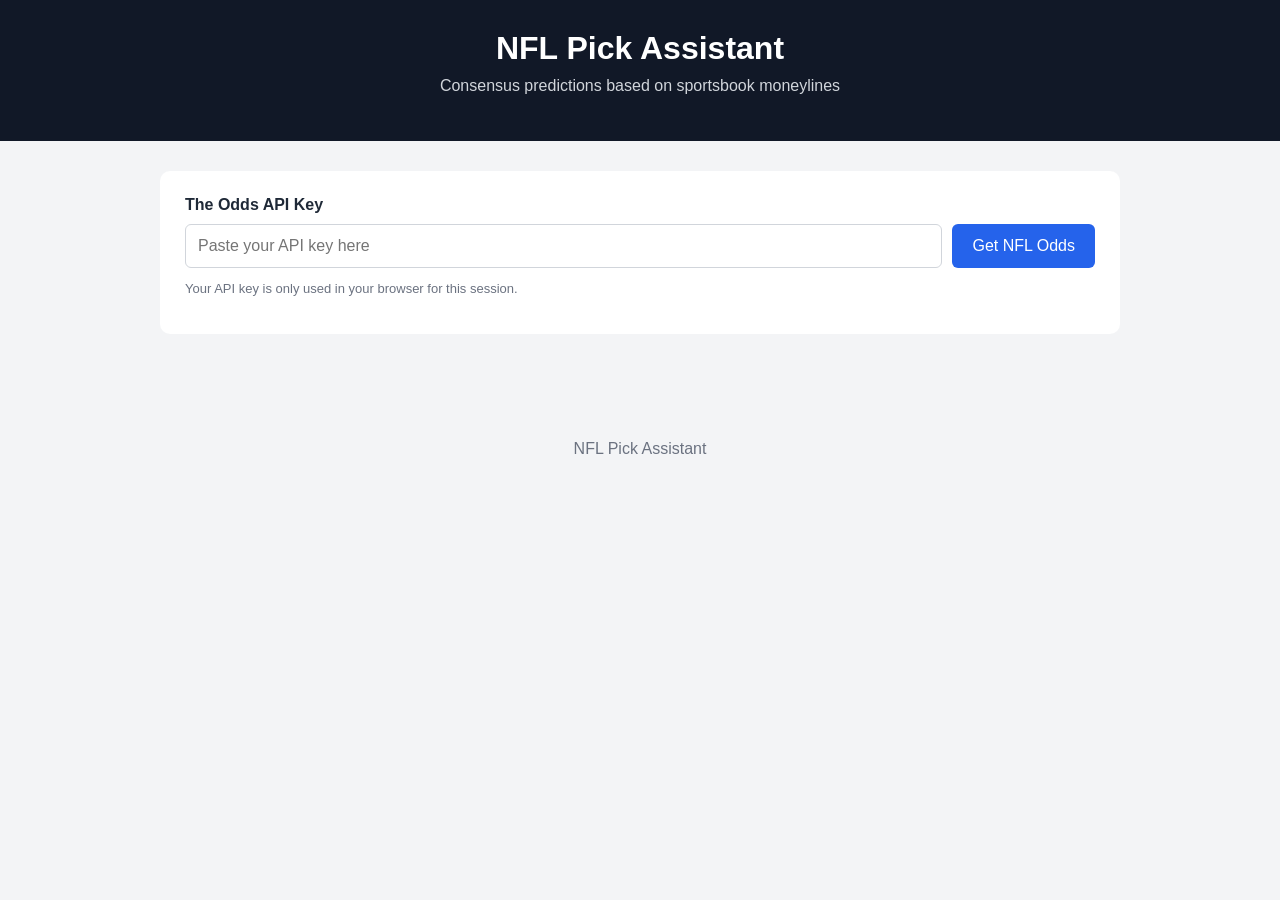
==== index.html @ a9cf16a1 "Inital project setup" ====
<!DOCTYPE html>
<html lang="en">
<head>
    <meta charset="UTF-8">
    <meta name="viewport" content="width=device-width, initial-scale=1.0">

    <title>NFL Pick Assistant</title>

    <link rel="stylesheet" href="style.css">
</head>

<body>

    <header>
        <h1>NFL Pick Assistant</h1>
        <p>Consensus predictions based on sportsbook moneylines</p>
    </header>


    <main>

        <!-- API SETTINGS -->
        <section class="api-section">

            <label for="apiKey">
                The Odds API Key
            </label>

            <div class="api-input-row">

                <input
                    type="password"
                    id="apiKey"
                    placeholder="Paste your API key here"
                >

                <button id="loadOddsButton">
                    Get NFL Odds
                </button>

            </div>

            <p class="small-text">
                Your API key is only used in your browser for this session.
            </p>

        </section>


        <!-- STATUS -->
        <div id="status"></div>


        <!-- RESULTS -->
        <section id="results"></section>


    </main>


    <footer>
        <p>
            NFL Pick Assistant
        </p>
    </footer>


    <script src="script.js"></script>

</body>
</html>
---- style.css ----
/* -------------------------
   GENERAL
------------------------- */

* {
    box-sizing: border-box;
}

body {
    margin: 0;
    font-family: Arial, Helvetica, sans-serif;
    background: #f3f4f6;
    color: #1f2937;
}


/* -------------------------
   HEADER
------------------------- */

header {
    background: #111827;
    color: white;
    padding: 30px 20px;
    text-align: center;
}

header h1 {
    margin: 0;
    font-size: 32px;
}

header p {
    margin-top: 10px;
    color: #d1d5db;
}


/* -------------------------
   MAIN
------------------------- */

main {
    max-width: 1000px;
    margin: auto;
    padding: 30px 20px;
}


/* -------------------------
   API SECTION
------------------------- */

.api-section {
    background: white;
    padding: 25px;
    border-radius: 10px;
    margin-bottom: 30px;
}

.api-section label {
    display: block;
    font-weight: bold;
    margin-bottom: 10px;
}

.api-input-row {
    display: flex;
    gap: 10px;
}

.api-input-row input {
    flex: 1;
    padding: 12px;
    font-size: 16px;
    border: 1px solid #d1d5db;
    border-radius: 6px;
}

.api-input-row button {
    padding: 12px 20px;
    font-size: 16px;
    border: none;
    border-radius: 6px;
    background: #2563eb;
    color: white;
    cursor: pointer;
}

.api-input-row button:hover {
    background: #1d4ed8;
}

.small-text {
    font-size: 13px;
    color: #6b7280;
}


/* -------------------------
   STATUS
------------------------- */

#status {
    margin-bottom: 20px;
    font-weight: bold;
}

.loading {
    color: #2563eb;
}

.error {
    color: #dc2626;
}


/* -------------------------
   GAME CARD
------------------------- */

.game-card {
    background: white;
    margin-bottom: 20px;
    padding: 25px;
    border-radius: 10px;
}

.game-date {
    text-align: center;
    color: #6b7280;
    font-size: 14px;
    margin-bottom: 20px;
}


/* -------------------------
   TEAMS
------------------------- */

.matchup {
    display: grid;
    grid-template-columns: 1fr 80px 1fr;
    align-items: center;
    text-align: center;
}

.team {
    padding: 15px;
}

.team-name {
    font-size: 20px;
    font-weight: bold;
}

.probability {
    font-size: 32px;
    font-weight: bold;
    margin-top: 10px;
}

.vs {
    font-weight: bold;
    color: #9ca3af;
}


/* -------------------------
   RECOMMENDATION
------------------------- */

.recommendation {
    margin-top: 25px;
    padding: 15px;
    background: #ecfdf5;
    border-radius: 8px;
    text-align: center;
}

.recommendation strong {
    font-size: 20px;
}


/* -------------------------
   DETAILS
------------------------- */

.details {
    margin-top: 20px;
    text-align: center;
    color: #6b7280;
    font-size: 14px;
}


/* -------------------------
   FOOTER
------------------------- */

footer {
    text-align: center;
    padding: 30px;
    color: #6b7280;
}


/* -------------------------
   MOBILE
------------------------- */

@media (max-width: 600px) {

    .api-input-row {
        flex-direction: column;
    }

    .matchup {
        grid-template-columns: 1fr;
        gap: 10px;
    }

    .vs {
        margin: 5px 0;
    }

}
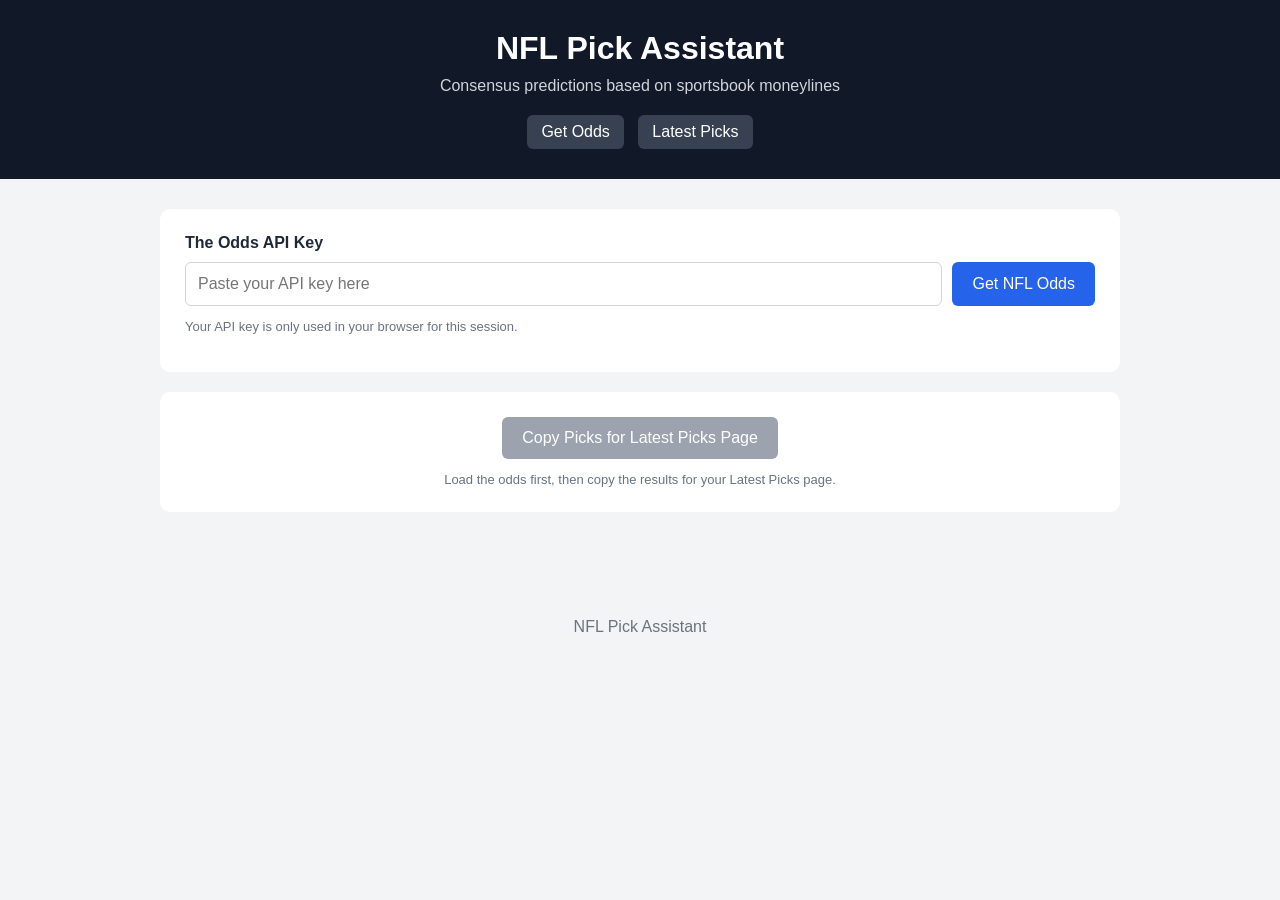
==== commit 1683fb3b: "Describe the change" ====
--- a/index.html
+++ b/index.html
@@ -11,61 +11,79 @@
 
 <body>
 
-    <header>
-        <h1>NFL Pick Assistant</h1>
-        <p>Consensus predictions based on sportsbook moneylines</p>
-    </header>
+<header>
+    <h1>NFL Pick Assistant</h1>
+    <p>Consensus predictions based on sportsbook moneylines</p>
+
+    <nav>
+        <a href="index.html">Get Odds</a>
+        <a href="latest-picks.html">Latest Picks</a>
+    </nav>
+</header>
 
 
-    <main>
+<main>
 
-        <!-- API SETTINGS -->
-        <section class="api-section">
+    <!-- API SETTINGS -->
+    <section class="api-section">
 
-            <label for="apiKey">
-                The Odds API Key
-            </label>
+        <label for="apiKey">
+            The Odds API Key
+        </label>
 
-            <div class="api-input-row">
+        <div class="api-input-row">
 
-                <input
-                    type="password"
-                    id="apiKey"
-                    placeholder="Paste your API key here"
-                >
+            <input
+                type="password"
+                id="apiKey"
+                placeholder="Paste your API key here"
+            >
 
-                <button id="loadOddsButton">
-                    Get NFL Odds
-                </button>
+            <button id="loadOddsButton">
+                Get NFL Odds
+            </button>
 
-            </div>
+        </div>
 
-            <p class="small-text">
-                Your API key is only used in your browser for this session.
-            </p>
+        <p class="small-text">
+            Your API key is only used in your browser for this session.
+        </p>
 
-        </section>
+    </section>
 
 
-        <!-- STATUS -->
-        <div id="status"></div>
+    <!-- STATUS -->
+    <div id="status"></div>
 
 
-        <!-- RESULTS -->
-        <section id="results"></section>
+    <!-- COPY PICKS -->
+    <section class="copy-section">
+
+        <button id="copyPicksButton" disabled>
+            Copy Picks for Latest Picks Page
+        </button>
+
+        <p class="small-text">
+            Load the odds first, then copy the results for your
+            Latest Picks page.
+        </p>
+
+    </section>
 
 
-    </main>
+    <!-- RESULTS -->
+    <section id="results"></section>
 
 
-    <footer>
-        <p>
-            NFL Pick Assistant
-        </p>
-    </footer>
+</main>
 
 
-    <script src="script.js"></script>
+<footer>
+    <p>NFL Pick Assistant</p>
+</footer>
+
+
+<script src="script.js"></script>
 
 </body>
 </html>
--- a/style.css
+++ b/style.css
@@ -37,6 +37,31 @@
 
 
 /* -------------------------
+   NAVIGATION
+------------------------- */
+
+nav {
+    margin-top: 20px;
+}
+
+nav a {
+    display: inline-block;
+    margin: 0 5px;
+    padding: 8px 14px;
+    border-radius: 6px;
+
+    color: white;
+    background: #374151;
+
+    text-decoration: none;
+}
+
+nav a:hover {
+    background: #4b5563;
+}
+
+
+/* -------------------------
    MAIN
 ------------------------- */
 
@@ -55,7 +80,7 @@
     background: white;
     padding: 25px;
     border-radius: 10px;
-    margin-bottom: 30px;
+    margin-bottom: 20px;
 }
 
 .api-section label {
@@ -71,25 +96,68 @@
 
 .api-input-row input {
     flex: 1;
+
     padding: 12px;
+
     font-size: 16px;
+
     border: 1px solid #d1d5db;
     border-radius: 6px;
 }
 
-.api-input-row button {
+
+/* -------------------------
+   BUTTONS
+------------------------- */
+
+button {
     padding: 12px 20px;
+
     font-size: 16px;
+
     border: none;
     border-radius: 6px;
+
     background: #2563eb;
     color: white;
+
     cursor: pointer;
 }
 
-.api-input-row button:hover {
+button:hover:not(:disabled) {
     background: #1d4ed8;
 }
+
+button:disabled {
+    background: #9ca3af;
+    cursor: not-allowed;
+}
+
+
+/* -------------------------
+   COPY SECTION
+------------------------- */
+
+.copy-section {
+    background: white;
+
+    padding: 25px;
+
+    border-radius: 10px;
+
+    margin-bottom: 30px;
+
+    text-align: center;
+}
+
+.copy-section .small-text {
+    margin-bottom: 0;
+}
+
+
+/* -------------------------
+   SMALL TEXT
+------------------------- */
 
 .small-text {
     font-size: 13px;
@@ -114,6 +182,10 @@
     color: #dc2626;
 }
 
+.success {
+    color: #059669;
+}
+
 
 /* -------------------------
    GAME CARD
@@ -121,15 +193,21 @@
 
 .game-card {
     background: white;
-    margin-bottom: 20px;
+
+    margin-bottom: 20px;
+
     padding: 25px;
+
     border-radius: 10px;
 }
 
 .game-date {
     text-align: center;
-    color: #6b7280;
+
+    color: #6b7280;
+
     font-size: 14px;
+
     margin-bottom: 20px;
 }
 
@@ -140,8 +218,11 @@
 
 .matchup {
     display: grid;
+
     grid-template-columns: 1fr 80px 1fr;
+
     align-items: center;
+
     text-align: center;
 }
 
@@ -156,12 +237,15 @@
 
 .probability {
     font-size: 32px;
-    font-weight: bold;
+
+    font-weight: bold;
+
     margin-top: 10px;
 }
 
 .vs {
     font-weight: bold;
+
     color: #9ca3af;
 }
 
@@ -172,9 +256,13 @@
 
 .recommendation {
     margin-top: 25px;
+
     padding: 15px;
+
     background: #ecfdf5;
+
     border-radius: 8px;
+
     text-align: center;
 }
 
@@ -189,19 +277,90 @@
 
 .details {
     margin-top: 20px;
-    text-align: center;
-    color: #6b7280;
+
+    text-align: center;
+
+    color: #6b7280;
+
     font-size: 14px;
 }
 
 
 /* -------------------------
+   LATEST PICKS
+------------------------- */
+
+.picks-header {
+    background: white;
+
+    padding: 25px;
+
+    border-radius: 10px;
+
+    margin-bottom: 20px;
+
+    text-align: center;
+}
+
+.picks-header h2 {
+    margin-top: 0;
+}
+
+.picks-table {
+    width: 100%;
+
+    border-collapse: collapse;
+
+    background: white;
+
+    border-radius: 10px;
+
+    overflow: hidden;
+}
+
+.picks-table th,
+.picks-table td {
+    padding: 14px;
+
+    text-align: left;
+
+    border-bottom: 1px solid #e5e7eb;
+}
+
+.picks-table th {
+    background: #f9fafb;
+
+    font-weight: bold;
+}
+
+.pick-team {
+    font-weight: bold;
+}
+
+.pick-probability {
+    font-weight: bold;
+}
+
+.last-updated {
+    margin-top: 20px;
+
+    color: #6b7280;
+
+    font-size: 14px;
+
+    text-align: center;
+}
+
+
+/* -------------------------
    FOOTER
 ------------------------- */
 
 footer {
     text-align: center;
+
     padding: 30px;
+
     color: #6b7280;
 }
 
@@ -218,6 +377,7 @@
 
     .matchup {
         grid-template-columns: 1fr;
+
         gap: 10px;
     }
 
@@ -225,4 +385,12 @@
         margin: 5px 0;
     }
 
+    .picks-table {
+        font-size: 14px;
+    }
+
+    .picks-table th,
+    .picks-table td {
+        padding: 10px 7px;
+    }
 }
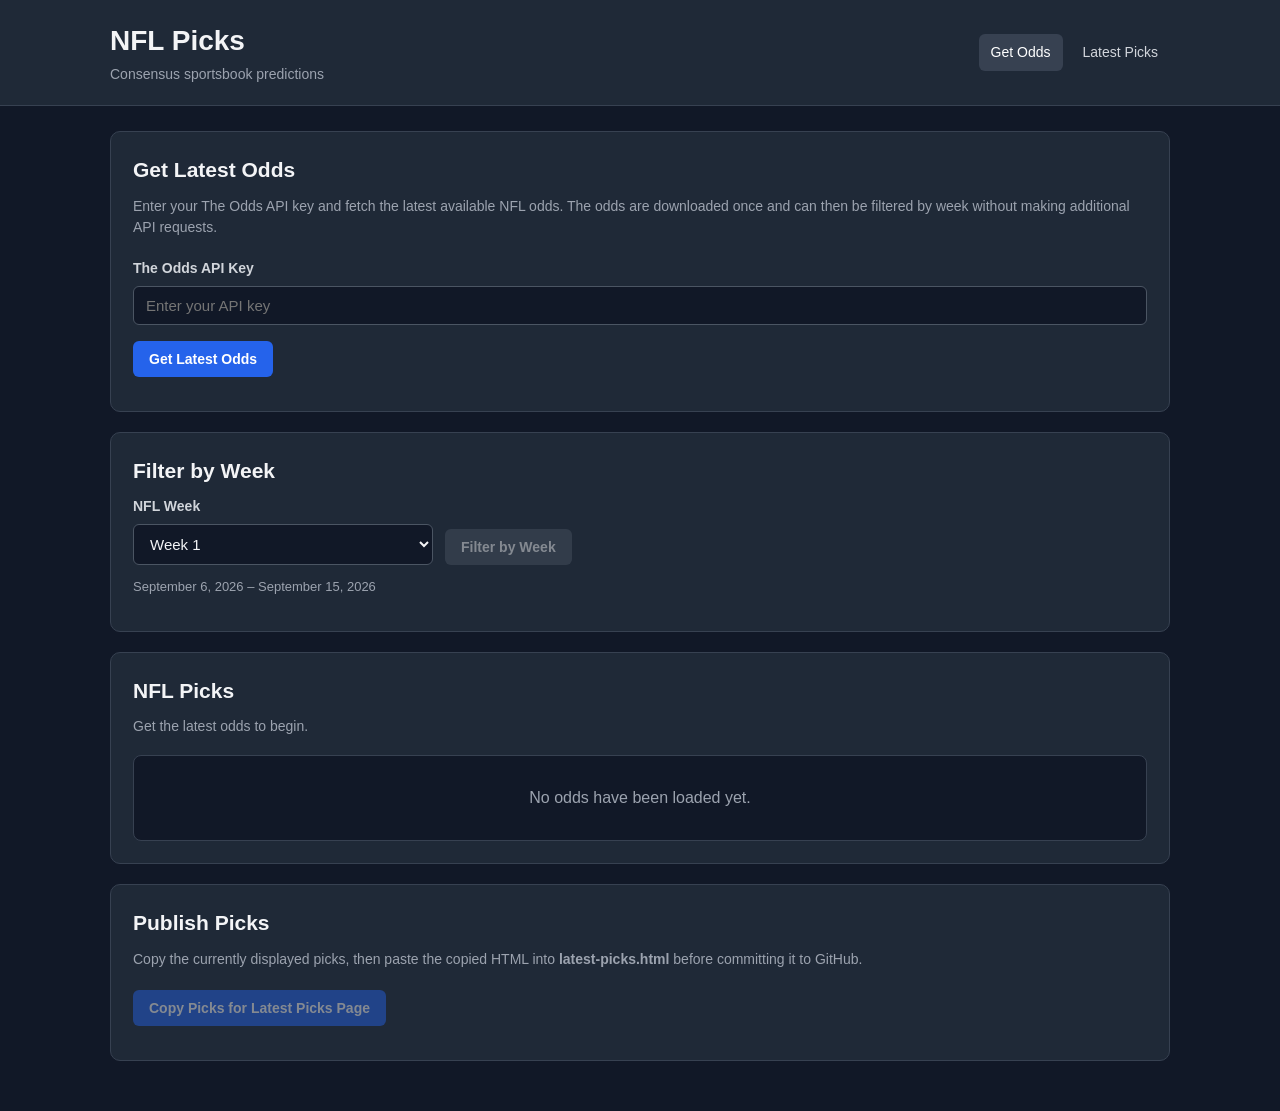
==== commit 9acb88c1: "Update picks page" ====
--- a/index.html
+++ b/index.html
@@ -3,85 +3,139 @@
 <head>
     <meta charset="UTF-8">
     <meta name="viewport" content="width=device-width, initial-scale=1.0">
-
-    <title>NFL Pick Assistant</title>
-
+    <title>NFL Picks</title>
     <link rel="stylesheet" href="style.css">
 </head>
-
 <body>
 
-<header>
-    <h1>NFL Pick Assistant</h1>
-    <p>Consensus predictions based on sportsbook moneylines</p>
+<header class="site-header">
+    <div class="header-inner">
+        <div>
+            <h1>NFL Picks</h1>
+            <p class="subtitle">Consensus sportsbook predictions</p>
+        </div>
 
-    <nav>
-        <a href="index.html">Get Odds</a>
-        <a href="latest-picks.html">Latest Picks</a>
-    </nav>
+        <nav>
+            <a href="index.html" class="active">Get Odds</a>
+            <a href="latest-picks.html">Latest Picks</a>
+        </nav>
+    </div>
 </header>
 
+<main class="container">
 
-<main>
+    <section class="panel">
+        <h2>Get Latest Odds</h2>
 
-    <!-- API SETTINGS -->
-    <section class="api-section">
+        <p class="description">
+            Enter your The Odds API key and fetch the latest available NFL odds.
+            The odds are downloaded once and can then be filtered by week without
+            making additional API requests.
+        </p>
 
-        <label for="apiKey">
-            The Odds API Key
-        </label>
-
-        <div class="api-input-row">
-
+        <div class="form-group">
+            <label for="apiKey">The Odds API Key</label>
             <input
                 type="password"
                 id="apiKey"
-                placeholder="Paste your API key here"
+                placeholder="Enter your API key"
+                autocomplete="off"
             >
+        </div>
 
-            <button id="loadOddsButton">
-                Get NFL Odds
+        <button id="getOddsButton" class="primary-button">
+            Get Latest Odds
+        </button>
+
+        <div id="quota" class="quota"></div>
+    </section>
+
+
+    <section class="panel">
+        <h2>Filter by Week</h2>
+
+        <div class="week-controls">
+
+            <div class="form-group">
+                <label for="weekSelect">NFL Week</label>
+
+                <select id="weekSelect">
+                    <option value="1">Week 1</option>
+                    <option value="2">Week 2</option>
+                    <option value="3">Week 3</option>
+                    <option value="4">Week 4</option>
+                    <option value="5">Week 5</option>
+                    <option value="6">Week 6</option>
+                    <option value="7">Week 7</option>
+                    <option value="8">Week 8</option>
+                    <option value="9">Week 9</option>
+                    <option value="10">Week 10</option>
+                    <option value="11">Week 11</option>
+                    <option value="12">Week 12</option>
+                    <option value="13">Week 13</option>
+                    <option value="14">Week 14</option>
+                    <option value="15">Week 15</option>
+                    <option value="16">Week 16</option>
+                    <option value="17">Week 17</option>
+                    <option value="18">Week 18</option>
+                    <option value="wildcard">WildCard</option>
+                    <option value="divisional">Div Rd</option>
+                    <option value="conference">Conf Champ</option>
+                    <option value="pro-bowl">Pro Bowl</option>
+                    <option value="super-bowl">Super Bowl</option>
+                </select>
+            </div>
+
+            <button id="filterWeekButton" class="secondary-button" disabled>
+                Filter by Week
             </button>
 
         </div>
 
-        <p class="small-text">
-            Your API key is only used in your browser for this session.
-        </p>
+        <div id="weekDates" class="week-dates"></div>
+
+        <div id="status" class="status"></div>
+    </section>
+
+
+    <section class="panel results-panel">
+
+        <div class="results-header">
+            <div>
+                <h2 id="resultsTitle">NFL Picks</h2>
+                <p id="resultsSubtitle">
+                    Get the latest odds to begin.
+                </p>
+            </div>
+        </div>
+
+        <div id="results">
+            <div class="empty-state">
+                No odds have been loaded yet.
+            </div>
+        </div>
 
     </section>
 
 
-    <!-- STATUS -->
-    <div id="status"></div>
+    <section class="panel copy-section">
 
+        <h2>Publish Picks</h2>
 
-    <!-- COPY PICKS -->
-    <section class="copy-section">
+        <p class="description">
+            Copy the currently displayed picks, then paste the copied HTML into
+            <strong>latest-picks.html</strong> before committing it to GitHub.
+        </p>
 
-        <button id="copyPicksButton" disabled>
+        <button id="copyPicksButton" class="primary-button" disabled>
             Copy Picks for Latest Picks Page
         </button>
 
-        <p class="small-text">
-            Load the odds first, then copy the results for your
-            Latest Picks page.
-        </p>
+        <div id="copyStatus" class="copy-status"></div>
 
     </section>
 
-
-    <!-- RESULTS -->
-    <section id="results"></section>
-
-
 </main>
-
-
-<footer>
-    <p>NFL Pick Assistant</p>
-</footer>
-
 
 <script src="script.js"></script>
 
--- a/style.css
+++ b/style.css
@@ -1,7 +1,3 @@
-/* -------------------------
-   GENERAL
-------------------------- */
-
 * {
     box-sizing: border-box;
 }
@@ -9,388 +5,349 @@
 body {
     margin: 0;
     font-family: Arial, Helvetica, sans-serif;
-    background: #f3f4f6;
-    color: #1f2937;
-}
-
-
-/* -------------------------
-   HEADER
-------------------------- */
-
-header {
-    background: #111827;
-    color: white;
-    padding: 30px 20px;
-    text-align: center;
-}
-
-header h1 {
-    margin: 0;
-    font-size: 32px;
-}
-
-header p {
-    margin-top: 10px;
+    background: #111827;
+    color: #f3f4f6;
+    line-height: 1.5;
+}
+
+.site-header {
+    background: #1f2937;
+    border-bottom: 1px solid #374151;
+}
+
+.header-inner {
+    max-width: 1100px;
+    margin: 0 auto;
+    padding: 20px;
+    display: flex;
+    justify-content: space-between;
+    align-items: center;
+    gap: 20px;
+}
+
+h1,
+h2,
+p {
+    margin-top: 0;
+}
+
+h1 {
+    margin-bottom: 2px;
+    font-size: 28px;
+}
+
+h2 {
+    margin-bottom: 10px;
+    font-size: 21px;
+}
+
+.subtitle {
+    margin-bottom: 0;
+    color: #9ca3af;
+    font-size: 14px;
+}
+
+nav {
+    display: flex;
+    gap: 8px;
+}
+
+nav a {
     color: #d1d5db;
-}
-
-
-/* -------------------------
-   NAVIGATION
-------------------------- */
-
-nav {
-    margin-top: 20px;
-}
-
-nav a {
-    display: inline-block;
-    margin: 0 5px;
-    padding: 8px 14px;
+    text-decoration: none;
+    padding: 8px 12px;
     border-radius: 6px;
-
-    color: white;
+    font-size: 14px;
+}
+
+nav a:hover {
     background: #374151;
-
-    text-decoration: none;
-}
-
-nav a:hover {
-    background: #4b5563;
-}
-
-
-/* -------------------------
-   MAIN
-------------------------- */
-
-main {
-    max-width: 1000px;
-    margin: auto;
-    padding: 30px 20px;
-}
-
-
-/* -------------------------
-   API SECTION
-------------------------- */
-
-.api-section {
-    background: white;
-    padding: 25px;
+    color: #fff;
+}
+
+nav a.active {
+    background: #374151;
+    color: #fff;
+}
+
+.container {
+    max-width: 1100px;
+    margin: 0 auto;
+    padding: 25px 20px 50px;
+}
+
+.panel {
+    background: #1f2937;
+    border: 1px solid #374151;
     border-radius: 10px;
+    padding: 22px;
     margin-bottom: 20px;
 }
 
-.api-section label {
-    display: block;
-    font-weight: bold;
-    margin-bottom: 10px;
-}
-
-.api-input-row {
-    display: flex;
-    gap: 10px;
-}
-
-.api-input-row input {
-    flex: 1;
-
-    padding: 12px;
-
-    font-size: 16px;
-
-    border: 1px solid #d1d5db;
+.description {
+    color: #9ca3af;
+    font-size: 14px;
+    margin-bottom: 20px;
+}
+
+.form-group {
+    display: flex;
+    flex-direction: column;
+    gap: 7px;
+}
+
+label {
+    font-size: 14px;
+    font-weight: 600;
+    color: #d1d5db;
+}
+
+input,
+select {
+    width: 100%;
+    padding: 10px 12px;
+    background: #111827;
+    color: #f3f4f6;
+    border: 1px solid #4b5563;
     border-radius: 6px;
-}
-
-
-/* -------------------------
-   BUTTONS
-------------------------- */
+    font-size: 15px;
+}
+
+input:focus,
+select:focus {
+    outline: none;
+    border-color: #6b7280;
+}
+
+#getOddsButton {
+    margin-top: 16px;
+}
 
 button {
-    padding: 12px 20px;
-
-    font-size: 16px;
-
-    border: none;
+    border: 0;
     border-radius: 6px;
-
+    padding: 10px 16px;
+    font-size: 14px;
+    font-weight: 600;
+    cursor: pointer;
+    transition: opacity 0.15s ease;
+}
+
+button:hover:not(:disabled) {
+    opacity: 0.88;
+}
+
+button:disabled {
+    opacity: 0.45;
+    cursor: not-allowed;
+}
+
+.primary-button {
     background: #2563eb;
     color: white;
-
-    cursor: pointer;
-}
-
-button:hover:not(:disabled) {
-    background: #1d4ed8;
-}
-
-button:disabled {
-    background: #9ca3af;
-    cursor: not-allowed;
-}
-
-
-/* -------------------------
-   COPY SECTION
-------------------------- */
-
-.copy-section {
-    background: white;
-
-    padding: 25px;
-
-    border-radius: 10px;
-
-    margin-bottom: 30px;
-
+}
+
+.secondary-button {
+    background: #4b5563;
+    color: white;
+}
+
+.week-controls {
+    display: flex;
+    align-items: end;
+    gap: 12px;
+}
+
+.week-controls .form-group {
+    flex: 1;
+    max-width: 300px;
+}
+
+.week-dates {
+    margin-top: 12px;
+    color: #9ca3af;
+    font-size: 13px;
+}
+
+.status {
+    margin-top: 12px;
+    font-size: 14px;
+}
+
+.status.success {
+    color: #86efac;
+}
+
+.status.error {
+    color: #fca5a5;
+}
+
+.status.info {
+    color: #93c5fd;
+}
+
+.quota {
+    margin-top: 12px;
+    color: #9ca3af;
+    font-size: 13px;
+}
+
+.results-panel {
+    overflow: hidden;
+}
+
+.results-header {
+    display: flex;
+    justify-content: space-between;
+    align-items: center;
+}
+
+#resultsSubtitle {
+    color: #9ca3af;
+    font-size: 14px;
+    margin-bottom: 18px;
+}
+
+.empty-state {
+    background: #111827;
+    border: 1px solid #374151;
+    border-radius: 8px;
+    padding: 30px;
     text-align: center;
-}
-
-.copy-section .small-text {
-    margin-bottom: 0;
-}
-
-
-/* -------------------------
-   SMALL TEXT
-------------------------- */
-
-.small-text {
-    font-size: 13px;
-    color: #6b7280;
-}
-
-
-/* -------------------------
-   STATUS
-------------------------- */
-
-#status {
-    margin-bottom: 20px;
-    font-weight: bold;
-}
-
-.loading {
-    color: #2563eb;
-}
-
-.error {
-    color: #dc2626;
-}
-
-.success {
-    color: #059669;
-}
-
-
-/* -------------------------
-   GAME CARD
-------------------------- */
-
-.game-card {
-    background: white;
-
-    margin-bottom: 20px;
-
-    padding: 25px;
-
-    border-radius: 10px;
-}
-
-.game-date {
-    text-align: center;
-
-    color: #6b7280;
-
-    font-size: 14px;
-
-    margin-bottom: 20px;
-}
-
-
-/* -------------------------
-   TEAMS
-------------------------- */
-
-.matchup {
-    display: grid;
-
-    grid-template-columns: 1fr 80px 1fr;
-
-    align-items: center;
-
-    text-align: center;
-}
-
-.team {
-    padding: 15px;
-}
-
-.team-name {
-    font-size: 20px;
-    font-weight: bold;
-}
-
-.probability {
-    font-size: 32px;
-
-    font-weight: bold;
-
-    margin-top: 10px;
-}
-
-.vs {
-    font-weight: bold;
-
-    color: #9ca3af;
-}
-
-
-/* -------------------------
-   RECOMMENDATION
-------------------------- */
-
-.recommendation {
-    margin-top: 25px;
-
-    padding: 15px;
-
-    background: #ecfdf5;
-
-    border-radius: 8px;
-
-    text-align: center;
-}
-
-.recommendation strong {
-    font-size: 20px;
-}
-
-
-/* -------------------------
-   DETAILS
-------------------------- */
-
-.details {
-    margin-top: 20px;
-
-    text-align: center;
-
-    color: #6b7280;
-
-    font-size: 14px;
-}
-
-
-/* -------------------------
-   LATEST PICKS
-------------------------- */
-
-.picks-header {
-    background: white;
-
-    padding: 25px;
-
-    border-radius: 10px;
-
-    margin-bottom: 20px;
-
-    text-align: center;
-}
-
-.picks-header h2 {
-    margin-top: 0;
+    color: #9ca3af;
+}
+
+.table-wrap {
+    width: 100%;
+    overflow-x: auto;
 }
 
 .picks-table {
     width: 100%;
-
     border-collapse: collapse;
-
-    background: white;
-
-    border-radius: 10px;
-
-    overflow: hidden;
-}
-
-.picks-table th,
+    min-width: 650px;
+}
+
+.picks-table th {
+    background: #111827;
+    color: #9ca3af;
+    text-align: left;
+    font-size: 12px;
+    text-transform: uppercase;
+    letter-spacing: 0.04em;
+    padding: 11px 12px;
+    border-bottom: 1px solid #374151;
+}
+
 .picks-table td {
-    padding: 14px;
-
-    text-align: left;
-
-    border-bottom: 1px solid #e5e7eb;
-}
-
-.picks-table th {
-    background: #f9fafb;
-
-    font-weight: bold;
-}
-
-.pick-team {
-    font-weight: bold;
-}
-
-.pick-probability {
-    font-weight: bold;
-}
-
-.last-updated {
-    margin-top: 20px;
-
-    color: #6b7280;
-
-    font-size: 14px;
-
+    padding: 13px 12px;
+    border-bottom: 1px solid #374151;
+    vertical-align: middle;
+}
+
+.picks-table tr:last-child td {
+    border-bottom: 0;
+}
+
+.date-cell {
+    white-space: nowrap;
+    color: #d1d5db;
+    font-size: 13px;
+}
+
+.matchup {
+    font-weight: 600;
+}
+
+.pick {
+    font-weight: 700;
+    color: #93c5fd;
+}
+
+.probability {
+    font-weight: 700;
+    white-space: nowrap;
+}
+
+.bookmaker-count {
+    color: #9ca3af;
+    font-size: 13px;
+}
+
+.no-games {
+    background: #111827;
+    border: 1px solid #374151;
+    border-radius: 8px;
+    padding: 25px;
     text-align: center;
 }
 
-
-/* -------------------------
-   FOOTER
-------------------------- */
-
-footer {
-    text-align: center;
-
-    padding: 30px;
-
-    color: #6b7280;
-}
-
-
-/* -------------------------
-   MOBILE
-------------------------- */
-
-@media (max-width: 600px) {
-
-    .api-input-row {
+.no-games strong {
+    display: block;
+    margin-bottom: 6px;
+    color: #f3f4f6;
+}
+
+.no-games p {
+    margin-bottom: 0;
+    color: #9ca3af;
+    font-size: 14px;
+}
+
+.copy-section {
+    margin-bottom: 0;
+}
+
+.copy-status {
+    margin-top: 12px;
+    font-size: 14px;
+    color: #86efac;
+}
+
+.published-picks {
+    margin: 0;
+}
+
+.published-picks h2 {
+    margin-bottom: 5px;
+}
+
+.published-picks .published-date {
+    color: #9ca3af;
+    font-size: 13px;
+    margin-bottom: 18px;
+}
+
+@media (max-width: 650px) {
+
+    .header-inner {
         flex-direction: column;
-    }
-
-    .matchup {
-        grid-template-columns: 1fr;
-
-        gap: 10px;
-    }
-
-    .vs {
-        margin: 5px 0;
-    }
-
-    .picks-table {
-        font-size: 14px;
-    }
-
-    .picks-table th,
-    .picks-table td {
-        padding: 10px 7px;
+        align-items: flex-start;
+    }
+
+    nav {
+        width: 100%;
+    }
+
+    nav a {
+        flex: 1;
+        text-align: center;
+    }
+
+    .week-controls {
+        flex-direction: column;
+        align-items: stretch;
+    }
+
+    .week-controls .form-group {
+        max-width: none;
+    }
+
+    .container {
+        padding: 15px;
+    }
+
+    .panel {
+        padding: 17px;
     }
 }
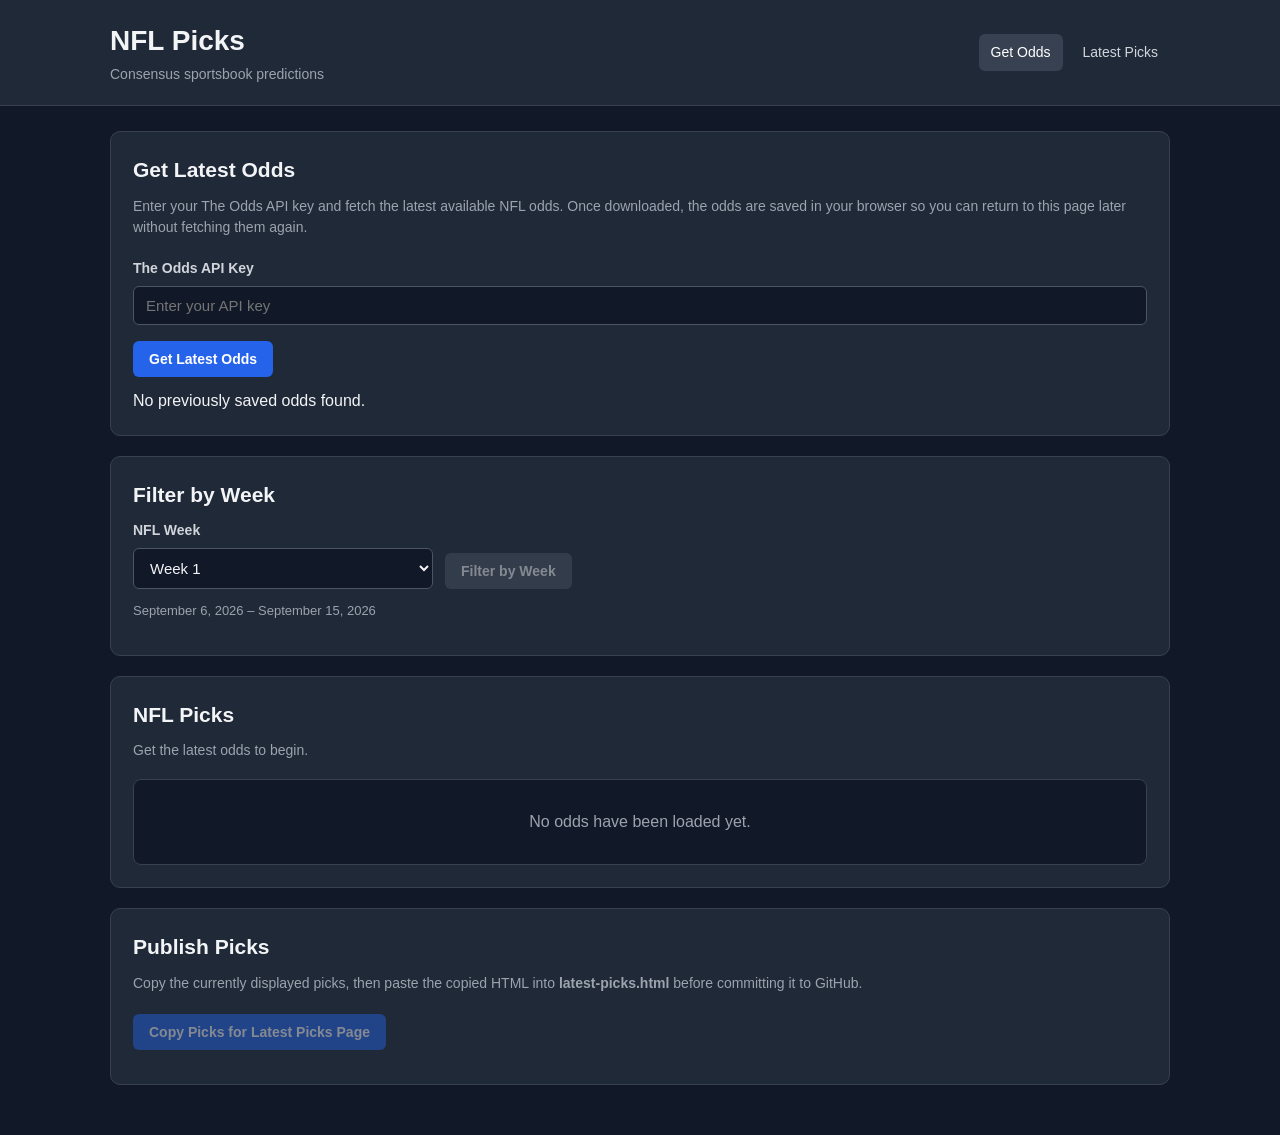
==== commit 428a0c65: "Update picks page" ====
--- a/index.html
+++ b/index.html
@@ -29,8 +29,8 @@
 
         <p class="description">
             Enter your The Odds API key and fetch the latest available NFL odds.
-            The odds are downloaded once and can then be filtered by week without
-            making additional API requests.
+            Once downloaded, the odds are saved in your browser so you can
+            return to this page later without fetching them again.
         </p>
 
         <div class="form-group">
@@ -48,6 +48,8 @@
         </button>
 
         <div id="quota" class="quota"></div>
+
+        <div id="storedOddsStatus" class="stored-odds-status"></div>
     </section>
 
 
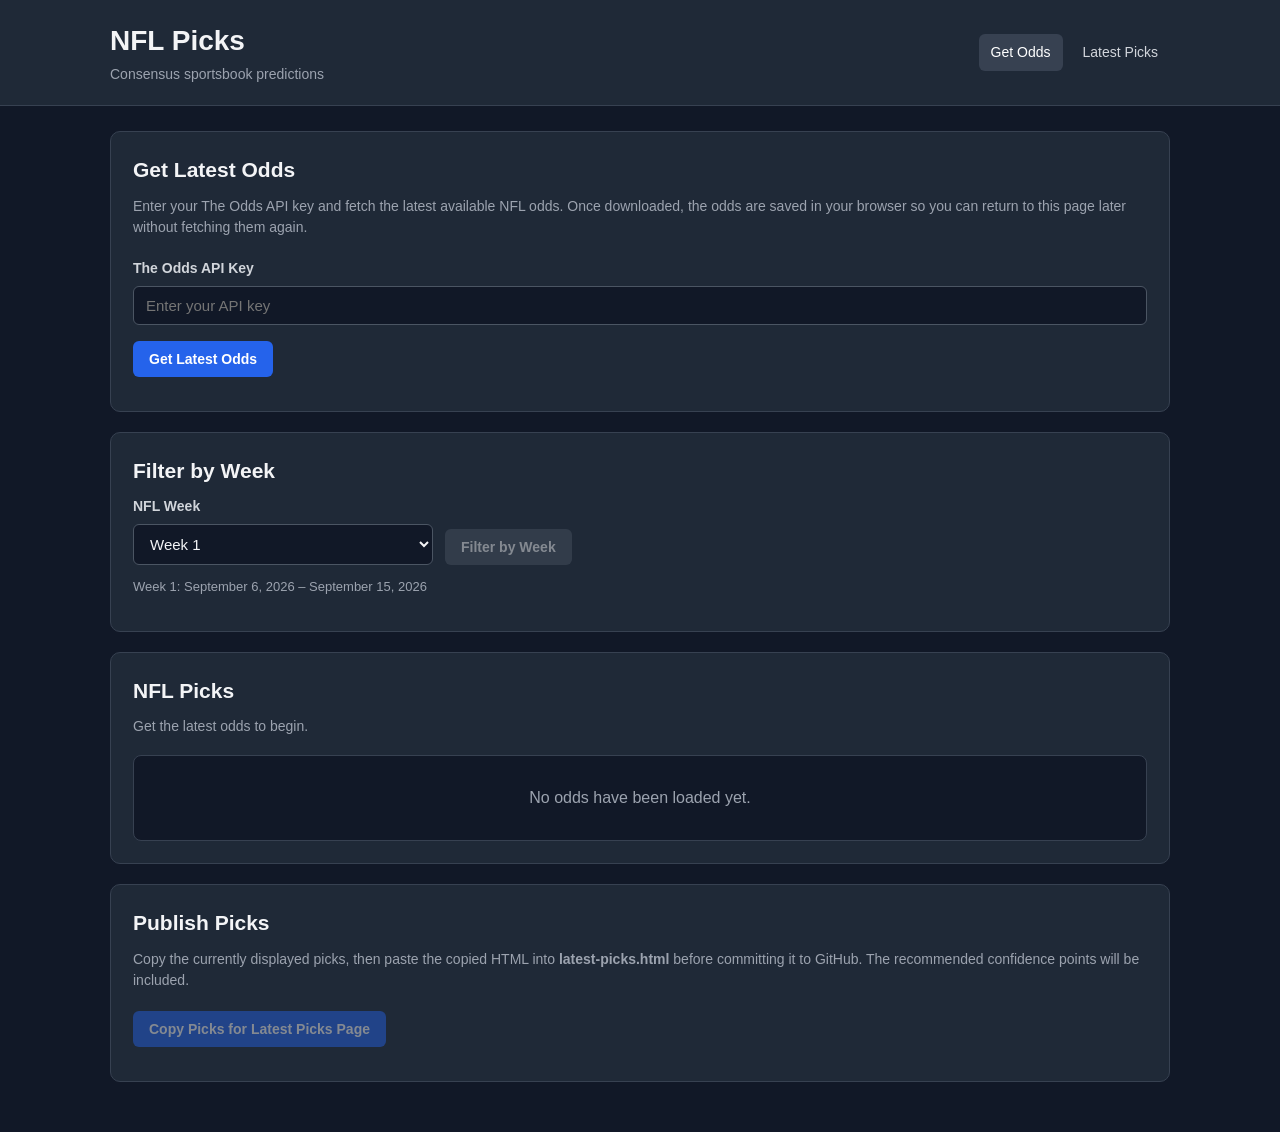
==== commit 12f2f6de: "Describe the change" ====
--- a/index.html
+++ b/index.html
@@ -127,6 +127,7 @@
         <p class="description">
             Copy the currently displayed picks, then paste the copied HTML into
             <strong>latest-picks.html</strong> before committing it to GitHub.
+            The recommended confidence points will be included.
         </p>
 
         <button id="copyPicksButton" class="primary-button" disabled>
--- a/style.css
+++ b/style.css
@@ -192,6 +192,12 @@
     font-size: 13px;
 }
 
+.stored-odds-status {
+    margin-top: 7px;
+    color: #9ca3af;
+    font-size: 13px;
+}
+
 .results-panel {
     overflow: hidden;
 }
@@ -217,6 +223,20 @@
     color: #9ca3af;
 }
 
+.recommendation-note {
+    background: #111827;
+    border: 1px solid #374151;
+    border-radius: 8px;
+    padding: 12px 14px;
+    margin-bottom: 18px;
+    color: #9ca3af;
+    font-size: 13px;
+}
+
+.recommendation-note strong {
+    color: #f3f4f6;
+}
+
 .table-wrap {
     width: 100%;
     overflow-x: auto;
@@ -225,7 +245,7 @@
 .picks-table {
     width: 100%;
     border-collapse: collapse;
-    min-width: 650px;
+    min-width: 760px;
 }
 
 .picks-table th {
@@ -269,6 +289,11 @@
     white-space: nowrap;
 }
 
+.points {
+    font-weight: 700;
+    white-space: nowrap;
+}
+
 .bookmaker-count {
     color: #9ca3af;
     font-size: 13px;
